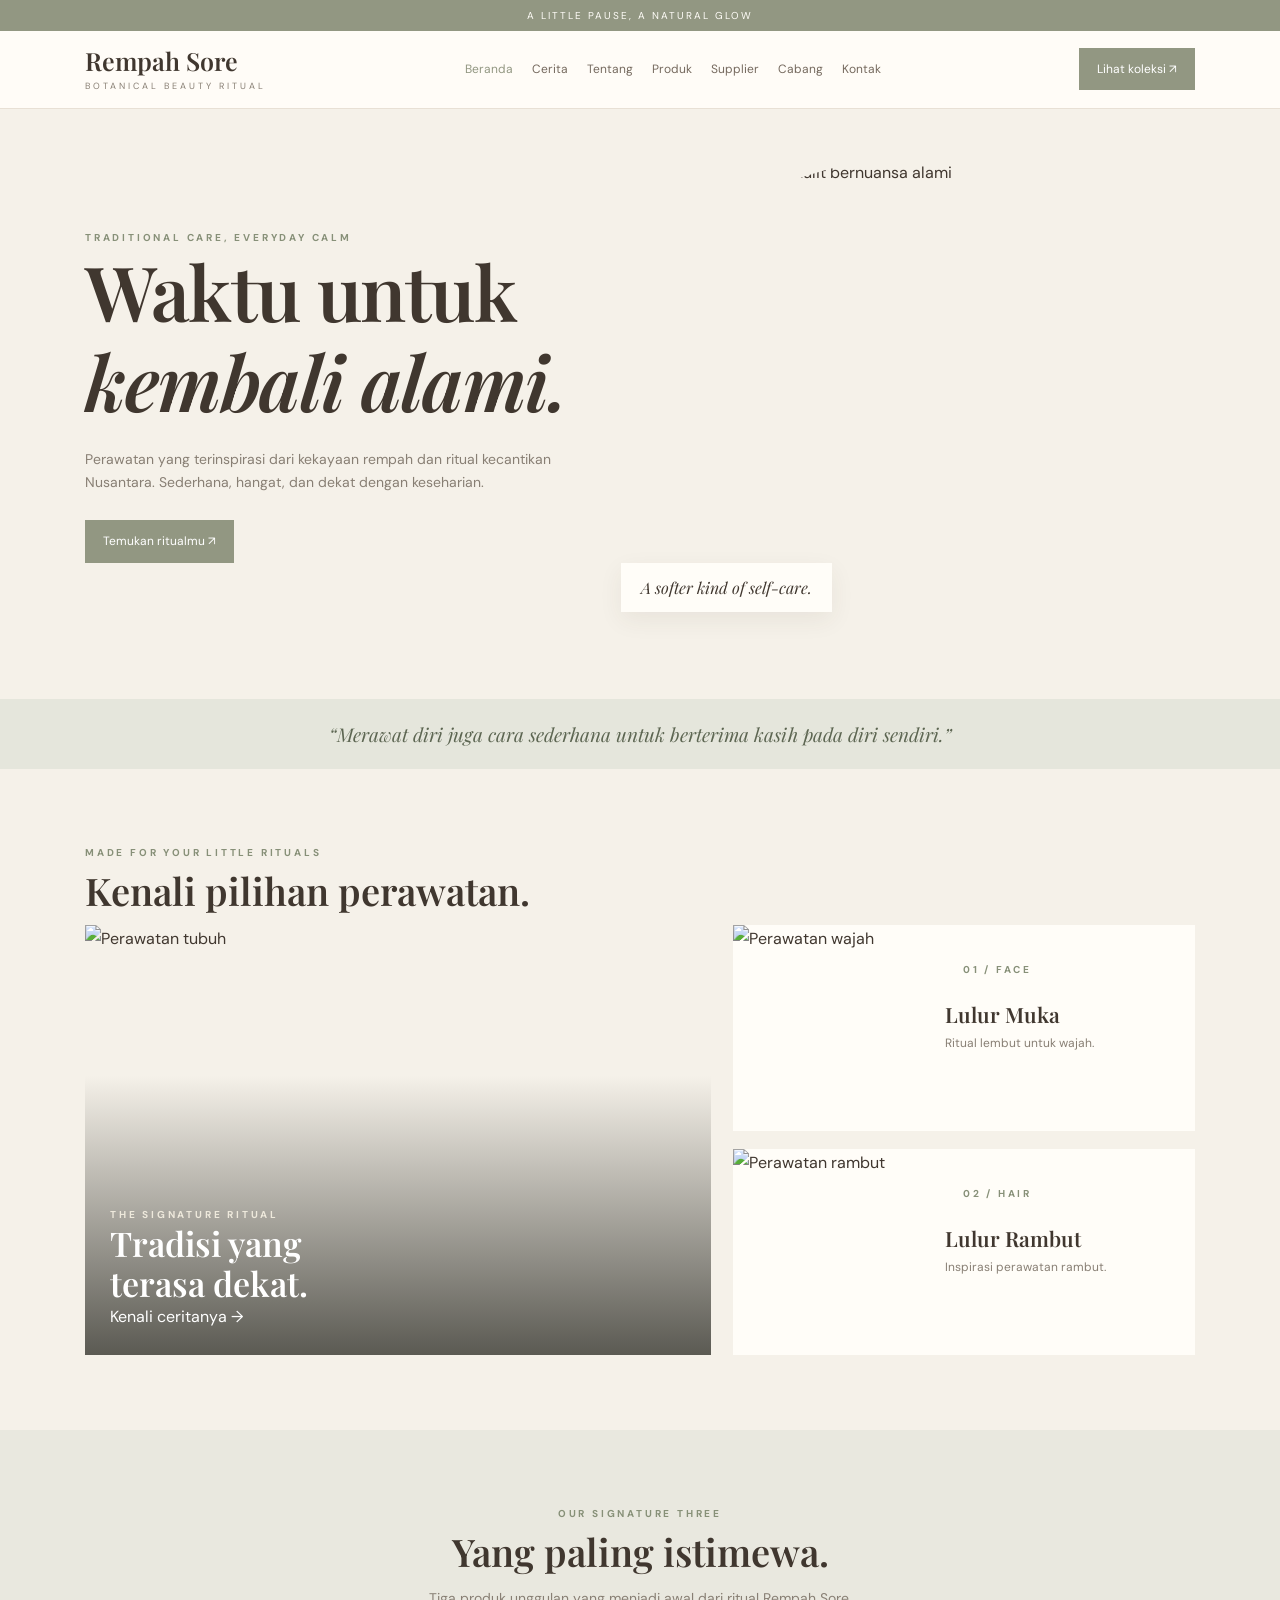
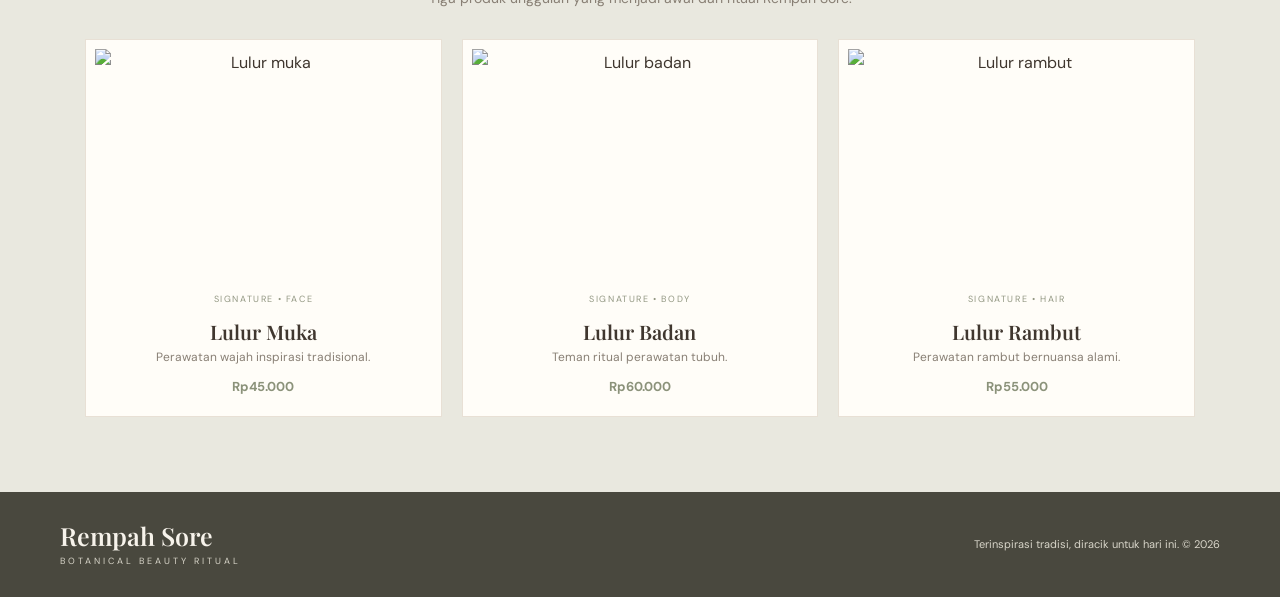
==== index.html @ 0acc0868 "Upload website pertama" ====
<!doctype html>
<html lang="id">
<head>
  <meta charset="utf-8">
  <meta name="viewport" content="width=device-width, initial-scale=1">
  <title>Rempah Sore | Beauty Ritual</title>
  <link rel="stylesheet" href="style.css">
</head>
<body>

<div class="topline">A LITTLE PAUSE, A NATURAL GLOW</div>

<header>
  <nav class="nav">
    <a class="logo" href="index.html">
      Rempah Sore
      <small>BOTANICAL BEAUTY RITUAL</small>
    </a>

    <div class="navlinks">
      <a class="active" href="index.html">Beranda</a>
      <a href="home.html">Cerita</a>
      <a href="profil.html">Tentang</a>
      <a href="produk.html">Produk</a>
      <a href="supplier.html">Supplier</a>
      <a href="toko-cabang.html">Cabang</a>
      <a href="kontak.html">Kontak</a>
    </div>

    <a class="nav-cta" href="produk.html">Lihat koleksi ↗️</a>
  </nav>
</header>

<main>
  <section class="wrap hero">
    <div class="hero-copy">
      <div class="eyebrow">Traditional care, everyday calm</div>
      <h1 class="big-title">Waktu untuk<br><i>kembali alami.</i></h1>
      <p class="lead">
        Perawatan yang terinspirasi dari kekayaan rempah dan ritual
        kecantikan Nusantara. Sederhana, hangat, dan dekat dengan keseharian.
      </p>
      <a class="button" href="produk.html">Temukan ritualmu ↗️</a>
    </div>

    <div class="hero-visual">
      <img
        src="https://images.unsplash.com/photo-1608248543803-ba4f8c70ae0b?auto=format&fit=crop&w=1100&q=85"
        alt="Produk perawatan kulit bernuansa alami">
      <div class="photo-note">A softer kind of self-care.</div>
    </div>
  </section>

  <div class="quote">
    “Merawat diri juga cara sederhana untuk berterima kasih pada diri sendiri.”
  </div>

  <section class="section">
    <div class="wrap">
      <div class="eyebrow">Made for your little rituals</div>
      <h2 class="section-title">Kenali pilihan perawatan.</h2>

      <div class="feature-row">
        <div class="feature-large">
          <img
            src="https://images.unsplash.com/photo-1608571423902-eed4a5ad8108?auto=format&fit=crop&w=1000&q=85"
            alt="Perawatan tubuh">
          <div class="caption">
            <div class="eyebrow" style="color:#eee9dc">The signature ritual</div>
            <h2>Tradisi yang<br>terasa dekat.</h2>
            <a href="home.html">Kenali ceritanya →</a>
          </div>
        </div>

        <div class="feature-small">
          <div class="small-item">
            <img
              src="https://images.unsplash.com/photo-1601049541289-9b1b7bbbfe19?auto=format&fit=crop&w=700&q=80"
              alt="Perawatan wajah">
            <div>
              <div class="eyebrow">01 / face</div>
              <h3>Lulur Muka</h3>
              <p>Ritual lembut untuk wajah.</p>
            </div>
          </div>

          <div class="small-item">
            <img
              src="https://images.unsplash.com/photo-1608248543803-ba4f8c70ae0b?auto=format&fit=crop&w=700&q=80"
              alt="Perawatan rambut">
            <div>
              <div class="eyebrow">02 / hair</div>
              <h3>Lulur Rambut</h3>
              <p>Inspirasi perawatan rambut.</p>
            </div>
          </div>
        </div>
      </div>
    </div>
  </section>

  <section class="section" style="background:#e9e8df">
    <div class="wrap center">
      <div class="eyebrow">Our signature three</div>
      <h2 class="section-title">Yang paling istimewa.</h2>
      <p class="lead" style="margin:0 auto 28px">
        Tiga produk unggulan yang menjadi awal dari ritual Rempah Sore.
      </p>

      <div class="cards">
        <article class="card">
          <img
            src="https://images.unsplash.com/photo-1601049541289-9b1b7bbbfe19?auto=format&fit=crop&w=700&q=80"
            alt="Lulur muka">
          <div class="card-label">Signature • Face</div>
          <h3>Lulur Muka</h3>
          <p>Perawatan wajah inspirasi tradisional.</p>
          <div class="price">Rp45.000</div>
        </article>

        <article class="card">
          <img
            src="https://images.unsplash.com/photo-1608571423902-eed4a5ad8108?auto=format&fit=crop&w=700&q=80"
            alt="Lulur badan">
          <div class="card-label">Signature • Body</div>
          <h3>Lulur Badan</h3>
          <p>Teman ritual perawatan tubuh.</p>
          <div class="price">Rp60.000</div>
        </article>

        <article class="card">
          <img
            src="https://images.unsplash.com/photo-1608248543803-ba4f8c70ae0b?auto=format&fit=crop&w=700&q=80"
            alt="Lulur rambut">
          <div class="card-label">Signature • Hair</div>
          <h3>Lulur Rambut</h3>
          <p>Perawatan rambut bernuansa alami.</p>
          <div class="price">Rp55.000</div>
        </article>
      </div>
    </div>
  </section>
</main>

<footer>
  <div class="footer-inner">
    <a class="logo" href="index.html">
      Rempah Sore
      <small>BOTANICAL BEAUTY RITUAL</small>
    </a>
    <p>Terinspirasi tradisi, diracik untuk hari ini. © 2026</p>
  </div>
</footer>

</body>
</html>
---- style.css ----
@import url('https://fonts.googleapis.com/css2?family=DM+Sans:wght@400;500;600;700&family=Playfair+Display:wght@500;600;700&display=swap');

:root {
  --bg: #f5f1e9;
  --white: #fffdf8;
  --ink: #40372f;
  --brown: #75604f;
  --sage: #929782;
  --sage-light: #e5e6dc;
  --rose: #c49b86;
  --line: #e8e0d5;
  --muted: #887f74;
}

* {
  box-sizing: border-box;
  margin: 0;
  padding: 0;
}

html {
  scroll-behavior: smooth;
}

body {
  font-family: 'DM Sans', sans-serif;
  background: var(--bg);
  color: var(--ink);
  line-height: 1.7;
}

a {
  color: inherit;
  text-decoration: none;
}

img {
  display: block;
  width: 100%;
  object-fit: cover;
}

.topline {
  background: var(--sage);
  color: var(--white);
  text-align: center;
  padding: 7px 12px;
  font-size: 10px;
  letter-spacing: 2px;
}

header {
  background: rgba(255, 253, 248, 0.96);
  border-bottom: 1px solid var(--line);
}

.nav {
  max-width: 1160px;
  margin: auto;
  padding: 16px 25px;
  display: flex;
  justify-content: space-between;
  align-items: center;
  gap: 20px;
}

.logo {
  font: 600 25px 'Playfair Display', serif;
  line-height: 1.1;
  white-space: nowrap;
}

.logo small {
  display: block;
  font: 9px 'DM Sans', sans-serif;
  letter-spacing: 3px;
  text-transform: uppercase;
  color: var(--muted);
  margin-top: 5px;
}

.navlinks {
  display: flex;
  align-items: center;
  gap: 19px;
  flex-wrap: wrap;
}

.navlinks a {
  font-size: 12px;
  color: #75695e;
}

.navlinks a:hover,
.navlinks a.active {
  color: var(--sage);
}

.nav-cta,
.button {
  display: inline-block;
  background: var(--sage);
  color: white;
  padding: 11px 18px;
  font-size: 12px;
  border: 0;
  cursor: pointer;
}

.wrap {
  max-width: 1160px;
  margin: auto;
  padding: 0 25px;
}

.eyebrow {
  font-size: 10px;
  letter-spacing: 2.8px;
  text-transform: uppercase;
  color: #879078;
  font-weight: 700;
}

h1, h2, h3 {
  font-family: 'Playfair Display', serif;
  font-weight: 600;
  line-height: 1.18;
}

.big-title {
  font-size: clamp(43px, 6vw, 76px);
  letter-spacing: -1.4px;
}

.section {
  padding: 75px 0;
}

.muted {
  color: var(--muted);
}

.center {
  text-align: center;
}

.section-title {
  font-size: 38px;
  margin: 8px 0 12px;
}

.lead {
  font-size: 14px;
  color: var(--muted);
  max-width: 480px;
}

.hero {
  display: grid;
  grid-template-columns: 0.95fr 1.05fr;
  gap: 55px;
  align-items: center;
  padding-top: 40px;
  padding-bottom: 55px;
  min-height: 590px;
}

.hero-copy p {
  margin: 22px 0 25px;
}

.hero-visual {
  height: 475px;
  position: relative;
}

.hero-visual img {
  height: 100%;
  border-radius: 48% 48% 3px 3px;
}

.photo-note {
  position: absolute;
  left: -20px;
  bottom: 22px;
  background: var(--white);
  padding: 14px 20px;
  font: italic 16px 'Playfair Display', serif;
  box-shadow: 0 8px 24px #40372f12;
}

.quote {
  background: var(--sage-light);
  text-align: center;
  padding: 22px;
  font: italic 19px 'Playfair Display', serif;
  color: #5d6652;
}

.split {
  display: grid;
  grid-template-columns: 1fr 1fr;
  gap: 42px;
  align-items: center;
}

.split img {
  height: 390px;
}

.split h2 {
  font-size: 39px;
  margin: 10px 0 16px;
}

.split p {
  font-size: 13px;
  color: var(--muted);
  margin-bottom: 14px;
}

.cards {
  display: grid;
  grid-template-columns: repeat(3, 1fr);
  gap: 20px;
}

.card {
  background: var(--white);
  padding: 9px;
  border: 1px solid var(--line);
}

.card img {
  height: 230px;
}

.card h3 {
  font-size: 20px;
  margin: 13px 9px 3px;
}

.card p {
  font-size: 12px;
  color: var(--muted);
  margin: 0 9px;
}

.price {
  font-size: 13px;
  color: #8b927a;
  font-weight: 700;
  margin: 9px;
}

.card-label {
  font-size: 9px;
  letter-spacing: 1.6px;
  text-transform: uppercase;
  color: #929782;
  margin: 13px 9px 0;
}

.page-banner {
  padding: 65px 20px;
  text-align: center;
  background: #e9e8df;
}

.page-banner h1 {
  font-size: 48px;
  margin: 8px 0;
}

.page-banner p {
  font-size: 13px;
  color: var(--muted);
}

.feature-row {
  display: grid;
  grid-template-columns: 1.15fr 0.85fr;
  gap: 22px;
}

.feature-large {
  height: 430px;
  position: relative;
}

.feature-large img {
  height: 100%;
}

.feature-large:after {
  content: "";
  position: absolute;
  inset: 0;
  background: linear-gradient(0deg, #25251ebd, transparent 65%);
}

.feature-large .caption {
  position: absolute;
  z-index: 1;
  bottom: 25px;
  left: 25px;
  color: white;
}

.caption h2 {
  font-size: 34px;
}

.feature-small {
  display: grid;
  grid-template-rows: 1fr 1fr;
  gap: 18px;
}

.small-item {
  display: grid;
  grid-template-columns: 42% 1fr;
  background: var(--white);
}

.small-item img {
  height: 206px;
}

.small-item div {
  padding: 18px;
}

.small-item h3 {
  font-size: 21px;
  margin: 6px 0;
}

.small-item p {
  font-size: 12px;
  color: var(--muted);
}

.values {
  display: grid;
  grid-template-columns: 1fr 1fr;
  gap: 18px;
  margin-top: 24px;
}

.value {
  padding: 14px 0;
  border-top: 1px solid var(--line);
}

.value b {
  font: 600 20px 'Playfair Display', serif;
  display: block;
}

.value span {
  font-size: 11px;
  color: var(--muted);
}

.filters {
  display: flex;
  gap: 8px;
  flex-wrap: wrap;
  margin: 20px 0 28px;
}

.filters span {
  border: 1px solid #dcd5c9;
  padding: 7px 13px;
  font-size: 11px;
  color: #746b60;
}

.filters span:first-child {
  background: var(--sage);
  color: white;
  border-color: var(--sage);
}

.catalog {
  display: grid;
  grid-template-columns: repeat(3, 1fr);
  gap: 22px;
}

.catalog .card img {
  height: 250px;
}

.contact-grid {
  display: grid;
  grid-template-columns: 0.85fr 1.15fr;
  gap: 24px;
}

.contact-info {
  background: #7e8672;
  color: white;
  padding: 34px;
  min-height: 390px;
}

.contact-info h2 {
  font-size: 34px;
  margin: 12px 0;
}

.contact-info p {
  font-size: 13px;
  color: #f0eee6;
  margin: 12px 0;
}

.form-box {
  background: var(--white);
  padding: 34px;
  border: 1px solid var(--line);
}

label {
  display: block;
  font-size: 11px;
  margin: 13px 0 5px;
}

input, textarea {
  width: 100%;
  padding: 12px;
  border: 1px solid var(--line);
  background: #fffefa;
  font: 13px 'DM Sans', sans-serif;
  color: var(--ink);
}

textarea {
  height: 115px;
  resize: vertical;
}

.supplier-head {
  display: grid;
  grid-template-columns: 1fr 1fr;
  gap: 35px;
  align-items: center;
  margin-bottom: 35px;
}

.supplier-head img {
  height: 260px;
}

.supplier-list {
  border-top: 1px solid var(--line);
}

.supplier-line {
  display: grid;
  grid-template-columns: 60px 1fr 1fr;
  gap: 18px;
  align-items: center;
  padding: 22px 5px;
  border-bottom: 1px solid var(--line);
}

.supplier-line em {
  font: italic 26px 'Playfair Display', serif;
  color: var(--rose);
}

.supplier-line h3 {
  font-size: 21px;
}

.supplier-line p {
  font-size: 12px;
  color: var(--muted);
}

.branch-grid {
  display: grid;
  grid-template-columns: 1.1fr 0.9fr;
  gap: 28px;
}

.branch-grid > img {
  height: 500px;
}

.branch {
  background: var(--white);
  padding: 20px;
  margin-bottom: 13px;
  border-left: 3px solid var(--sage);
}

.branch small {
  font-size: 9px;
  letter-spacing: 1.5px;
  color: #929782;
}

.branch h3 {
  font-size: 21px;
  margin: 5px 0;
}

.branch p {
  font-size: 12px;
  color: var(--muted);
}

footer {
  background: #49483e;
  color: #f7f3eb;
  padding: 30px 25px;
}

.footer-inner {
  max-width: 1160px;
  margin: auto;
  display: flex;
  justify-content: space-between;
  align-items: center;
  gap: 20px;
  flex-wrap: wrap;
}

footer p {
  font-size: 11px;
  color: #d8d5c9;
}

footer .logo small {
  color: #d8d5c9;
}

@media (max-width: 760px) {
  .nav {
    display: block;
    padding: 14px 17px;
  }

  .navlinks {
    display: flex;
    flex-wrap: nowrap;
    overflow-x: auto;
    gap: 17px;
    padding: 13px 0 3px;
    white-space: nowrap;
  }

  .navlinks a {
    font-size: 11px;
  }

  .nav-cta {
    display: none;
  }

  .wrap {
    padding: 0 17px;
  }

  .hero {
    grid-template-columns: 1fr;
    gap: 25px;
    padding-top: 28px;
    min-height: 0;
  }

  .hero-visual {
    height: 340px;
    margin-left: 12px;
  }

  .photo-note {
    left: -9px;
  }

  .section {
    padding: 52px 0;
  }

  .split,
  .feature-row,
  .supplier-head,
  .branch-grid,
  .contact-grid {
    grid-template-columns: 1fr;
  }

  .split img {
    height: 280px;
  }

  .page-banner {
    padding: 48px 17px;
  }

  .page-banner h1 {
    font-size: 38px;
  }

  .feature-large {
    height: 330px;
  }

  .small-item img {
    height: 170px;
  }

  .cards,
  .catalog {
    grid-template-columns: 1fr 1fr;
  }

  .card img,
  .catalog .card img {
    height: 185px;
  }

  .supplier-line {
    grid-template-columns: 35px 1fr;
  }

  .supplier-line p {
    grid-column: 2;
  }

  .branch-grid > img {
    height: 300px;
  }

  .contact-info,
  .form-box {
    padding: 25px;
  }
}

@media (max-width: 430px) {
  .cards,
  .catalog {
    grid-template-columns: 1fr;
  }

  .card img,
  .catalog .card img {
    height: 230px;
  }

  .small-item {
    grid-template-columns: 1fr;
  }

  .small-item img {
    height: 190px;
  }

  .big-title {
    font-size: 44px;
  }

  .values {
    gap: 10px;
  }
}

/* FILTER PRODUK */

.filters {
  display: flex;
  flex-wrap: wrap;
  gap: 9px;
  margin: 25px 0 30px;
}

.filter {
  border: 1px solid #dcd5c9;
  padding: 10px 17px;
  background: transparent;
  color: #746b60;
  font-family: inherit;
  font-size: 11px;
  cursor: pointer;
  transition: 0.3s;
}

.filter.active,
.filter:hover {
  background: var(--sage);
  color: white;
  border-color: var(--sage);
}

.catalog .card {
  transition: 0.3s ease;
}

.catalog .card img {
  width: 100%;
  aspect-ratio: 4 / 5;
  object-fit: cover;
}

@media (max-width: 430px) {
  .filters {
    gap: 7px;
  }

  .filter {
    padding: 9px 12px;
    font-size: 10px;
  }
}
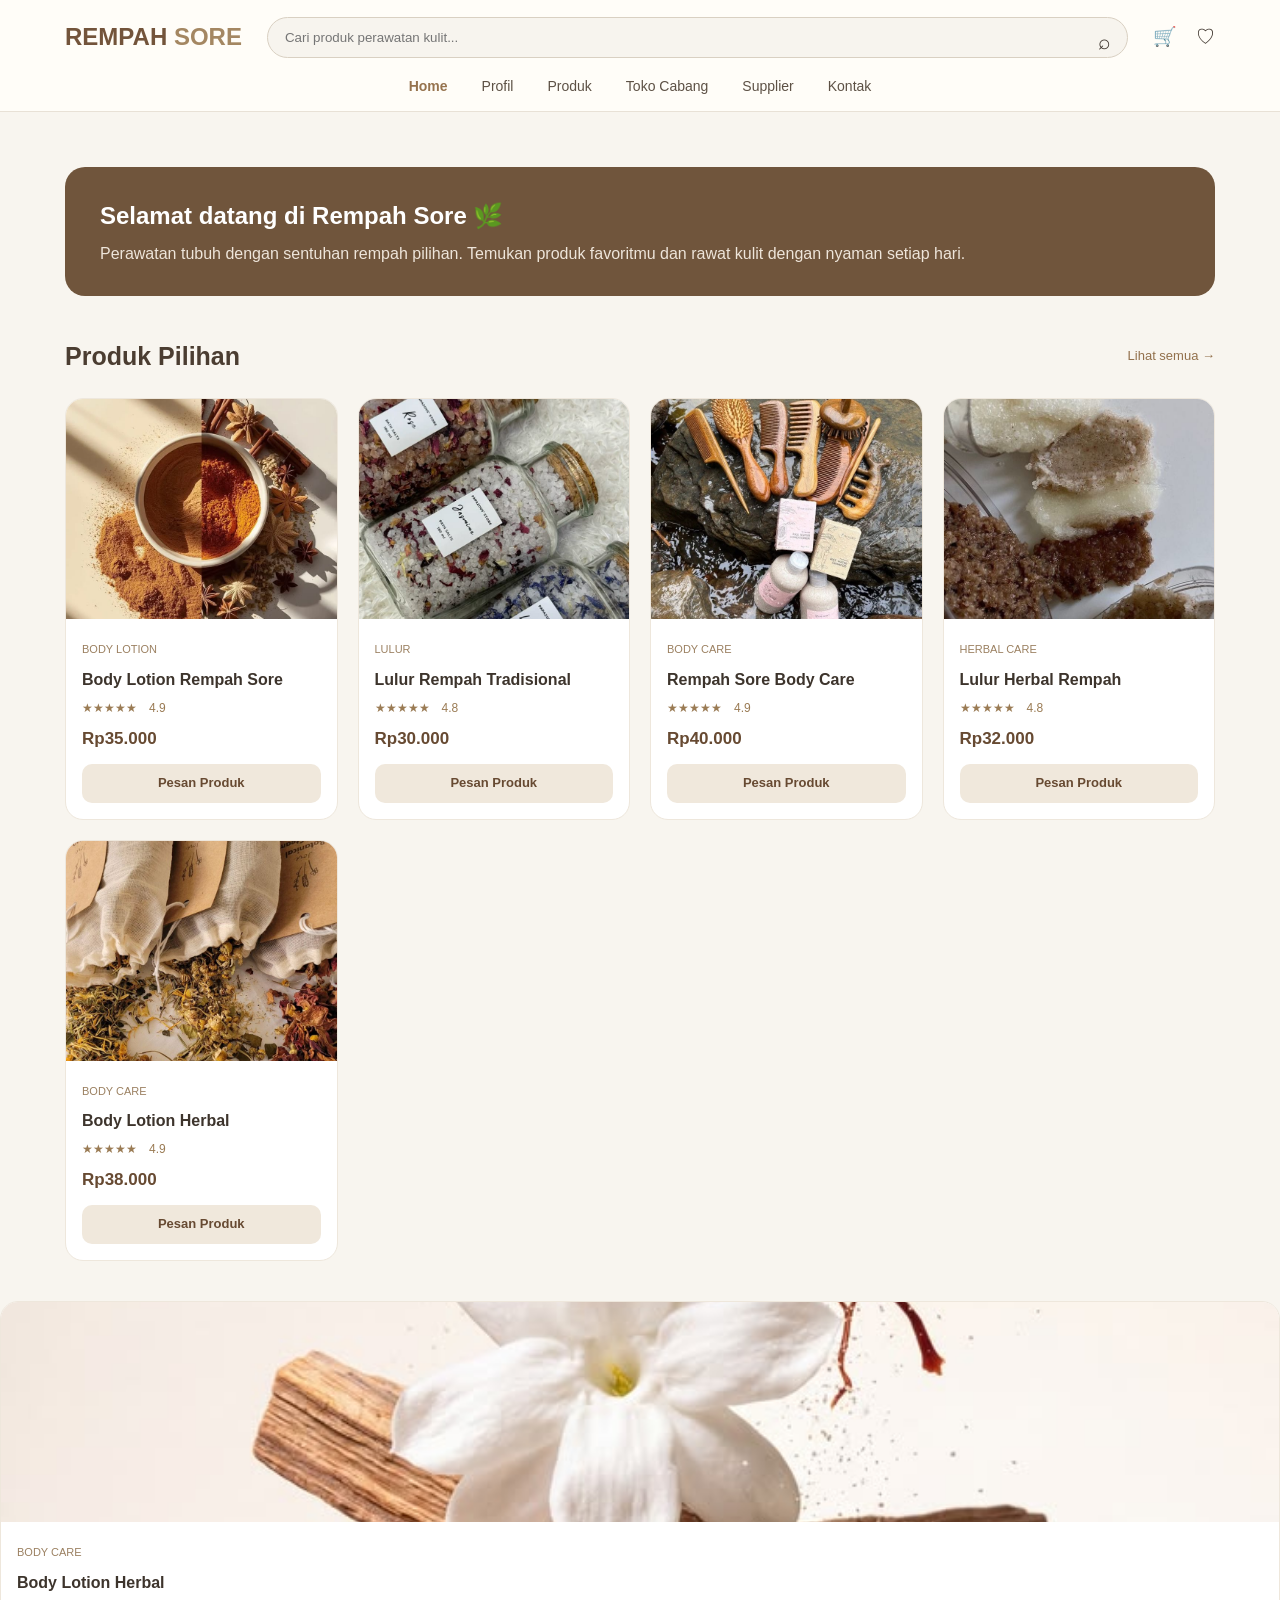
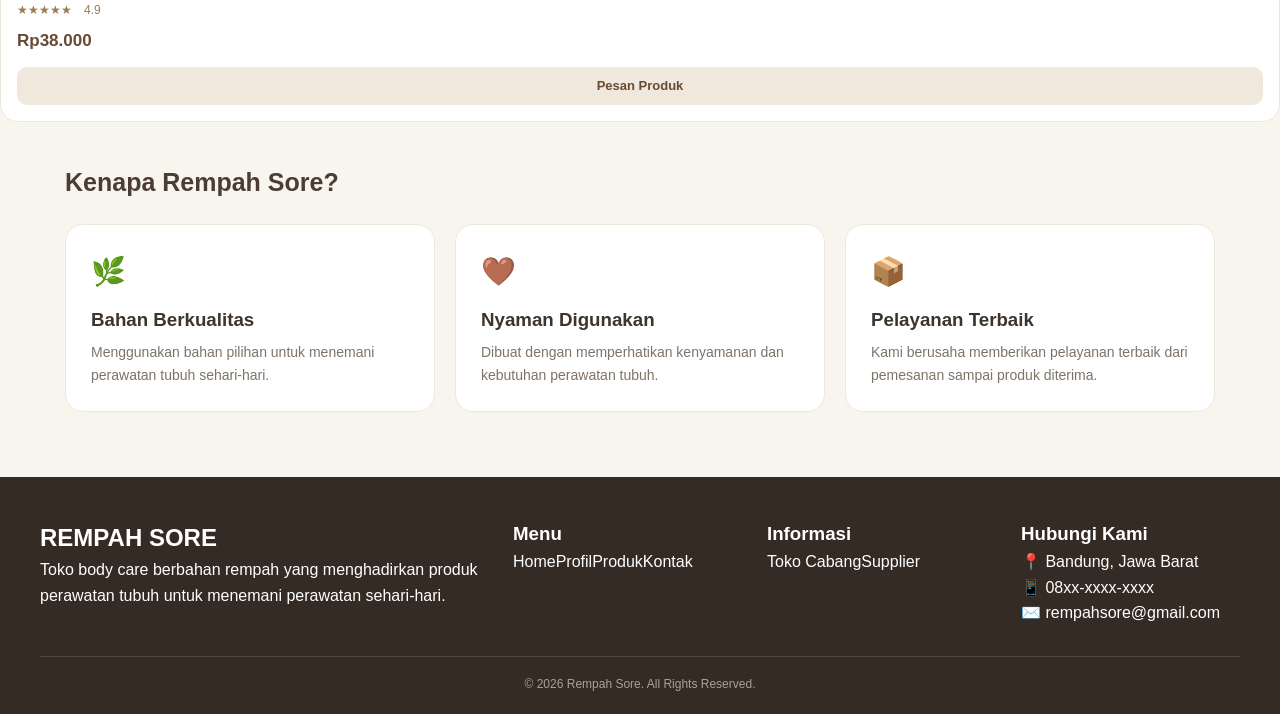
==== commit 3c619816: "Upload Website Pertama" ====
--- a/index.html
+++ b/index.html
@@ -1,156 +1,38 @@
-<!doctype html>
-<html lang="id">
-<head>
-  <meta charset="utf-8">
-  <meta name="viewport" content="width=device-width, initial-scale=1">
-  <title>Rempah Sore | Beauty Ritual</title>
-  <link rel="stylesheet" href="style.css">
-</head>
-<body>
-
-<div class="topline">A LITTLE PAUSE, A NATURAL GLOW</div>
-
-<header>
-  <nav class="nav">
-    <a class="logo" href="index.html">
-      Rempah Sore
-      <small>BOTANICAL BEAUTY RITUAL</small>
-    </a>
-
-    <div class="navlinks">
-      <a class="active" href="index.html">Beranda</a>
-      <a href="home.html">Cerita</a>
-      <a href="profil.html">Tentang</a>
-      <a href="produk.html">Produk</a>
-      <a href="supplier.html">Supplier</a>
-      <a href="toko-cabang.html">Cabang</a>
-      <a href="kontak.html">Kontak</a>
-    </div>
-
-    <a class="nav-cta" href="produk.html">Lihat koleksi ↗️</a>
-  </nav>
-</header>
-
-<main>
-  <section class="wrap hero">
-    <div class="hero-copy">
-      <div class="eyebrow">Traditional care, everyday calm</div>
-      <h1 class="big-title">Waktu untuk<br><i>kembali alami.</i></h1>
-      <p class="lead">
-        Perawatan yang terinspirasi dari kekayaan rempah dan ritual
-        kecantikan Nusantara. Sederhana, hangat, dan dekat dengan keseharian.
-      </p>
-      <a class="button" href="produk.html">Temukan ritualmu ↗️</a>
-    </div>
-
-    <div class="hero-visual">
-      <img
-        src="https://images.unsplash.com/photo-1608248543803-ba4f8c70ae0b?auto=format&fit=crop&w=1100&q=85"
-        alt="Produk perawatan kulit bernuansa alami">
-      <div class="photo-note">A softer kind of self-care.</div>
-    </div>
-  </section>
-
-  <div class="quote">
-    “Merawat diri juga cara sederhana untuk berterima kasih pada diri sendiri.”
-  </div>
-
-  <section class="section">
-    <div class="wrap">
-      <div class="eyebrow">Made for your little rituals</div>
-      <h2 class="section-title">Kenali pilihan perawatan.</h2>
-
-      <div class="feature-row">
-        <div class="feature-large">
-          <img
-            src="https://images.unsplash.com/photo-1608571423902-eed4a5ad8108?auto=format&fit=crop&w=1000&q=85"
-            alt="Perawatan tubuh">
-          <div class="caption">
-            <div class="eyebrow" style="color:#eee9dc">The signature ritual</div>
-            <h2>Tradisi yang<br>terasa dekat.</h2>
-            <a href="home.html">Kenali ceritanya →</a>
-          </div>
-        </div>
-
-        <div class="feature-small">
-          <div class="small-item">
-            <img
-              src="https://images.unsplash.com/photo-1601049541289-9b1b7bbbfe19?auto=format&fit=crop&w=700&q=80"
-              alt="Perawatan wajah">
-            <div>
-              <div class="eyebrow">01 / face</div>
-              <h3>Lulur Muka</h3>
-              <p>Ritual lembut untuk wajah.</p>
-            </div>
-          </div>
-
-          <div class="small-item">
-            <img
-              src="https://images.unsplash.com/photo-1608248543803-ba4f8c70ae0b?auto=format&fit=crop&w=700&q=80"
-              alt="Perawatan rambut">
-            <div>
-              <div class="eyebrow">02 / hair</div>
-              <h3>Lulur Rambut</h3>
-              <p>Inspirasi perawatan rambut.</p>
-            </div>
-          </div>
-        </div>
-      </div>
-    </div>
-  </section>
-
-  <section class="section" style="background:#e9e8df">
-    <div class="wrap center">
-      <div class="eyebrow">Our signature three</div>
-      <h2 class="section-title">Yang paling istimewa.</h2>
-      <p class="lead" style="margin:0 auto 28px">
-        Tiga produk unggulan yang menjadi awal dari ritual Rempah Sore.
-      </p>
-
-      <div class="cards">
-        <article class="card">
-          <img
-            src="https://images.unsplash.com/photo-1601049541289-9b1b7bbbfe19?auto=format&fit=crop&w=700&q=80"
-            alt="Lulur muka">
-          <div class="card-label">Signature • Face</div>
-          <h3>Lulur Muka</h3>
-          <p>Perawatan wajah inspirasi tradisional.</p>
-          <div class="price">Rp45.000</div>
-        </article>
-
-        <article class="card">
-          <img
-            src="https://images.unsplash.com/photo-1608571423902-eed4a5ad8108?auto=format&fit=crop&w=700&q=80"
-            alt="Lulur badan">
-          <div class="card-label">Signature • Body</div>
-          <h3>Lulur Badan</h3>
-          <p>Teman ritual perawatan tubuh.</p>
-          <div class="price">Rp60.000</div>
-        </article>
-
-        <article class="card">
-          <img
-            src="https://images.unsplash.com/photo-1608248543803-ba4f8c70ae0b?auto=format&fit=crop&w=700&q=80"
-            alt="Lulur rambut">
-          <div class="card-label">Signature • Hair</div>
-          <h3>Lulur Rambut</h3>
-          <p>Perawatan rambut bernuansa alami.</p>
-          <div class="price">Rp55.000</div>
-        </article>
-      </div>
-    </div>
-  </section>
-</main>
-
-<footer>
-  <div class="footer-inner">
-    <a class="logo" href="index.html">
-      Rempah Sore
-      <small>BOTANICAL BEAUTY RITUAL</small>
-    </a>
-    <p>Terinspirasi tradisi, diracik untuk hari ini. © 2026</p>
-  </div>
-</footer>
-
-</body>
-</html>+<!DOCTYPE html><html lang="id"><head><meta charset="UTF-8"><meta name="viewport" content="width=device-width,initial-scale=1.0"><title>Home | Rempah Sore</title><link rel="stylesheet" href="style.css"></head><body>
+<header>
+<div class="topbar">
+<a class="logo" href="index.html">REMPAH <span>SORE</span></a>
+<div class="search"><input type="text" placeholder="Cari produk perawatan kulit..."><span class="search-icon">⌕</span></div>
+<div class="icons">🛒　♡</div>
+</div>
+<nav>
+<a href="index.html" class="active">Home</a>
+<a href="Profil.html" class="">Profil</a>
+<a href="Produk.html" class="">Produk</a>
+<a href="Toko Cabang.html" class="">Toko Cabang</a>
+<a href="Supplier.html" class="">Supplier</a>
+<a href="Kontak.html" class="">Kontak</a>
+</nav>
+</header>
+
+<section class="container" style="padding-top:30px"><div class="notice"><h2>Selamat datang di Rempah Sore 🌿</h2><p>Perawatan tubuh dengan sentuhan rempah pilihan. Temukan produk favoritmu dan rawat kulit dengan nyaman setiap hari.</p></div></section>
+<section class="section container"><div class="section-title"><h2>Produk Pilihan</h2><a href="Produk.html">Lihat semua →</a></div><div class="grid products"><div class="card"><div class="product-img"><img src="Badan.jpeg" alt="Body Lotion Rempah Sore"></div><div class="product-info"><small>BODY LOTION</small><h3>Body Lotion Rempah Sore</h3><div class="rating">★★★★★　4.9</div><div class="price">Rp35.000</div><a class="buy" href="Kontak.html">Pesan Produk</a></div></div>
+<div class="card"><div class="product-img"><img src="Mandi.jpeg" alt="Lulur Rempah Tradisional"></div><div class="product-info"><small>LULUR</small><h3>Lulur Rempah Tradisional</h3><div class="rating">★★★★★　4.8</div><div class="price">Rp30.000</div><a class="buy" href="Kontak.html">Pesan Produk</a></div></div>
+<div class="card"><div class="product-img"><img src="Rambut.jpeg" alt="Rempah Sore Body Care"></div><div class="product-info"><small>BODY CARE</small><h3>Rempah Sore Body Care</h3><div class="rating">★★★★★　4.9</div><div class="price">Rp40.000</div><a class="buy" href="Kontak.html">Pesan Produk</a></div></div>
+<div class="card"><div class="product-img"><img src="Wajah.jpeg" alt="Lulur Herbal Rempah"></div><div class="product-info"><small>HERBAL CARE</small><h3>Lulur Herbal Rempah</h3><div class="rating">★★★★★　4.8</div><div class="price">Rp32.000</div><a class="buy" href="Kontak.html">Pesan Produk</a></div></div>
+<div class="card"><div class="product-img"><img src="Mandi2.jpeg" alt="Body Lotion Herbal"></div><div class="product-info"><small>BODY CARE</small><h3>Body Lotion Herbal</h3><div class="rating">★★★★★　4.9</div><div class="price">Rp38.000</div><a class="buy" href="Kontak.html">Pesan Produk</a></div></div></div></section>
+<div class="card"><div class="product-img"><img src="Wajah2.jpeg" alt="Body Lotion Herbal"></div><div class="product-info"><small>BODY CARE</small><h3>Body Lotion Herbal</h3><div class="rating">★★★★★　4.9</div><div class="price">Rp38.000</div><a class="buy" href="Kontak.html">Pesan Produk</a></div></div></div></section>
+
+<section class="section container"><div class="section-title"><h2>Kenapa Rempah Sore?</h2></div><div class="info-grid">
+<div class="info-card"><div class="icon">🌿</div><h3>Bahan Berkualitas</h3><p>Menggunakan bahan pilihan untuk menemani perawatan tubuh sehari-hari.</p></div>
+<div class="info-card"><div class="icon">🤎</div><h3>Nyaman Digunakan</h3><p>Dibuat dengan memperhatikan kenyamanan dan kebutuhan perawatan tubuh.</p></div>
+<div class="info-card"><div class="icon">📦</div><h3>Pelayanan Terbaik</h3><p>Kami berusaha memberikan pelayanan terbaik dari pemesanan sampai produk diterima.</p></div>
+</div></section>
+
+<footer><div class="footer-content">
+<div><h2>REMPAH SORE</h2><p>Toko body care berbahan rempah yang menghadirkan produk perawatan tubuh untuk menemani perawatan sehari-hari.</p></div>
+<div><h3>Menu</h3><a href="index.html">Home</a><a href="Profil.html">Profil</a><a href="Produk.html">Produk</a><a href="Kontak.html">Kontak</a></div>
+<div><h3>Informasi</h3><a href="Toko Cabang.html">Toko Cabang</a><a href="Supplier.html">Supplier</a></div>
+<div><h3>Hubungi Kami</h3><p>📍 Bandung, Jawa Barat</p><p>📱 08xx-xxxx-xxxx</p><p>✉️ rempahsore@gmail.com</p></div>
+</div><div class="copyright">© 2026 Rempah Sore. All Rights Reserved.</div></footer>
+</body></html>
--- a/style.css
+++ b/style.css
@@ -1,720 +1,24 @@
-@import url('https://fonts.googleapis.com/css2?family=DM+Sans:wght@400;500;600;700&family=Playfair+Display:wght@500;600;700&display=swap');
-
-:root {
-  --bg: #f5f1e9;
-  --white: #fffdf8;
-  --ink: #40372f;
-  --brown: #75604f;
-  --sage: #929782;
-  --sage-light: #e5e6dc;
-  --rose: #c49b86;
-  --line: #e8e0d5;
-  --muted: #887f74;
-}
-
-* {
-  box-sizing: border-box;
-  margin: 0;
-  padding: 0;
-}
-
-html {
-  scroll-behavior: smooth;
-}
-
-body {
-  font-family: 'DM Sans', sans-serif;
-  background: var(--bg);
-  color: var(--ink);
-  line-height: 1.7;
-}
-
-a {
-  color: inherit;
-  text-decoration: none;
-}
-
-img {
-  display: block;
-  width: 100%;
-  object-fit: cover;
-}
-
-.topline {
-  background: var(--sage);
-  color: var(--white);
-  text-align: center;
-  padding: 7px 12px;
-  font-size: 10px;
-  letter-spacing: 2px;
-}
-
-header {
-  background: rgba(255, 253, 248, 0.96);
-  border-bottom: 1px solid var(--line);
-}
-
-.nav {
-  max-width: 1160px;
-  margin: auto;
-  padding: 16px 25px;
-  display: flex;
-  justify-content: space-between;
-  align-items: center;
-  gap: 20px;
-}
-
-.logo {
-  font: 600 25px 'Playfair Display', serif;
-  line-height: 1.1;
-  white-space: nowrap;
-}
-
-.logo small {
-  display: block;
-  font: 9px 'DM Sans', sans-serif;
-  letter-spacing: 3px;
-  text-transform: uppercase;
-  color: var(--muted);
-  margin-top: 5px;
-}
-
-.navlinks {
-  display: flex;
-  align-items: center;
-  gap: 19px;
-  flex-wrap: wrap;
-}
-
-.navlinks a {
-  font-size: 12px;
-  color: #75695e;
-}
-
-.navlinks a:hover,
-.navlinks a.active {
-  color: var(--sage);
-}
-
-.nav-cta,
-.button {
-  display: inline-block;
-  background: var(--sage);
-  color: white;
-  padding: 11px 18px;
-  font-size: 12px;
-  border: 0;
-  cursor: pointer;
-}
-
-.wrap {
-  max-width: 1160px;
-  margin: auto;
-  padding: 0 25px;
-}
-
-.eyebrow {
-  font-size: 10px;
-  letter-spacing: 2.8px;
-  text-transform: uppercase;
-  color: #879078;
-  font-weight: 700;
-}
-
-h1, h2, h3 {
-  font-family: 'Playfair Display', serif;
-  font-weight: 600;
-  line-height: 1.18;
-}
-
-.big-title {
-  font-size: clamp(43px, 6vw, 76px);
-  letter-spacing: -1.4px;
-}
-
-.section {
-  padding: 75px 0;
-}
-
-.muted {
-  color: var(--muted);
-}
-
-.center {
-  text-align: center;
-}
-
-.section-title {
-  font-size: 38px;
-  margin: 8px 0 12px;
-}
-
-.lead {
-  font-size: 14px;
-  color: var(--muted);
-  max-width: 480px;
-}
-
-.hero {
-  display: grid;
-  grid-template-columns: 0.95fr 1.05fr;
-  gap: 55px;
-  align-items: center;
-  padding-top: 40px;
-  padding-bottom: 55px;
-  min-height: 590px;
-}
-
-.hero-copy p {
-  margin: 22px 0 25px;
-}
-
-.hero-visual {
-  height: 475px;
-  position: relative;
-}
-
-.hero-visual img {
-  height: 100%;
-  border-radius: 48% 48% 3px 3px;
-}
-
-.photo-note {
-  position: absolute;
-  left: -20px;
-  bottom: 22px;
-  background: var(--white);
-  padding: 14px 20px;
-  font: italic 16px 'Playfair Display', serif;
-  box-shadow: 0 8px 24px #40372f12;
-}
-
-.quote {
-  background: var(--sage-light);
-  text-align: center;
-  padding: 22px;
-  font: italic 19px 'Playfair Display', serif;
-  color: #5d6652;
-}
-
-.split {
-  display: grid;
-  grid-template-columns: 1fr 1fr;
-  gap: 42px;
-  align-items: center;
-}
-
-.split img {
-  height: 390px;
-}
-
-.split h2 {
-  font-size: 39px;
-  margin: 10px 0 16px;
-}
-
-.split p {
-  font-size: 13px;
-  color: var(--muted);
-  margin-bottom: 14px;
-}
-
-.cards {
-  display: grid;
-  grid-template-columns: repeat(3, 1fr);
-  gap: 20px;
-}
-
-.card {
-  background: var(--white);
-  padding: 9px;
-  border: 1px solid var(--line);
-}
-
-.card img {
-  height: 230px;
-}
-
-.card h3 {
-  font-size: 20px;
-  margin: 13px 9px 3px;
-}
-
-.card p {
-  font-size: 12px;
-  color: var(--muted);
-  margin: 0 9px;
-}
-
-.price {
-  font-size: 13px;
-  color: #8b927a;
-  font-weight: 700;
-  margin: 9px;
-}
-
-.card-label {
-  font-size: 9px;
-  letter-spacing: 1.6px;
-  text-transform: uppercase;
-  color: #929782;
-  margin: 13px 9px 0;
-}
-
-.page-banner {
-  padding: 65px 20px;
-  text-align: center;
-  background: #e9e8df;
-}
-
-.page-banner h1 {
-  font-size: 48px;
-  margin: 8px 0;
-}
-
-.page-banner p {
-  font-size: 13px;
-  color: var(--muted);
-}
-
-.feature-row {
-  display: grid;
-  grid-template-columns: 1.15fr 0.85fr;
-  gap: 22px;
-}
-
-.feature-large {
-  height: 430px;
-  position: relative;
-}
-
-.feature-large img {
-  height: 100%;
-}
-
-.feature-large:after {
-  content: "";
-  position: absolute;
-  inset: 0;
-  background: linear-gradient(0deg, #25251ebd, transparent 65%);
-}
-
-.feature-large .caption {
-  position: absolute;
-  z-index: 1;
-  bottom: 25px;
-  left: 25px;
-  color: white;
-}
-
-.caption h2 {
-  font-size: 34px;
-}
-
-.feature-small {
-  display: grid;
-  grid-template-rows: 1fr 1fr;
-  gap: 18px;
-}
-
-.small-item {
-  display: grid;
-  grid-template-columns: 42% 1fr;
-  background: var(--white);
-}
-
-.small-item img {
-  height: 206px;
-}
-
-.small-item div {
-  padding: 18px;
-}
-
-.small-item h3 {
-  font-size: 21px;
-  margin: 6px 0;
-}
-
-.small-item p {
-  font-size: 12px;
-  color: var(--muted);
-}
-
-.values {
-  display: grid;
-  grid-template-columns: 1fr 1fr;
-  gap: 18px;
-  margin-top: 24px;
-}
-
-.value {
-  padding: 14px 0;
-  border-top: 1px solid var(--line);
-}
-
-.value b {
-  font: 600 20px 'Playfair Display', serif;
-  display: block;
-}
-
-.value span {
-  font-size: 11px;
-  color: var(--muted);
-}
-
-.filters {
-  display: flex;
-  gap: 8px;
-  flex-wrap: wrap;
-  margin: 20px 0 28px;
-}
-
-.filters span {
-  border: 1px solid #dcd5c9;
-  padding: 7px 13px;
-  font-size: 11px;
-  color: #746b60;
-}
-
-.filters span:first-child {
-  background: var(--sage);
-  color: white;
-  border-color: var(--sage);
-}
-
-.catalog {
-  display: grid;
-  grid-template-columns: repeat(3, 1fr);
-  gap: 22px;
-}
-
-.catalog .card img {
-  height: 250px;
-}
-
-.contact-grid {
-  display: grid;
-  grid-template-columns: 0.85fr 1.15fr;
-  gap: 24px;
-}
-
-.contact-info {
-  background: #7e8672;
-  color: white;
-  padding: 34px;
-  min-height: 390px;
-}
-
-.contact-info h2 {
-  font-size: 34px;
-  margin: 12px 0;
-}
-
-.contact-info p {
-  font-size: 13px;
-  color: #f0eee6;
-  margin: 12px 0;
-}
-
-.form-box {
-  background: var(--white);
-  padding: 34px;
-  border: 1px solid var(--line);
-}
-
-label {
-  display: block;
-  font-size: 11px;
-  margin: 13px 0 5px;
-}
-
-input, textarea {
-  width: 100%;
-  padding: 12px;
-  border: 1px solid var(--line);
-  background: #fffefa;
-  font: 13px 'DM Sans', sans-serif;
-  color: var(--ink);
-}
-
-textarea {
-  height: 115px;
-  resize: vertical;
-}
-
-.supplier-head {
-  display: grid;
-  grid-template-columns: 1fr 1fr;
-  gap: 35px;
-  align-items: center;
-  margin-bottom: 35px;
-}
-
-.supplier-head img {
-  height: 260px;
-}
-
-.supplier-list {
-  border-top: 1px solid var(--line);
-}
-
-.supplier-line {
-  display: grid;
-  grid-template-columns: 60px 1fr 1fr;
-  gap: 18px;
-  align-items: center;
-  padding: 22px 5px;
-  border-bottom: 1px solid var(--line);
-}
-
-.supplier-line em {
-  font: italic 26px 'Playfair Display', serif;
-  color: var(--rose);
-}
-
-.supplier-line h3 {
-  font-size: 21px;
-}
-
-.supplier-line p {
-  font-size: 12px;
-  color: var(--muted);
-}
-
-.branch-grid {
-  display: grid;
-  grid-template-columns: 1.1fr 0.9fr;
-  gap: 28px;
-}
-
-.branch-grid > img {
-  height: 500px;
-}
-
-.branch {
-  background: var(--white);
-  padding: 20px;
-  margin-bottom: 13px;
-  border-left: 3px solid var(--sage);
-}
-
-.branch small {
-  font-size: 9px;
-  letter-spacing: 1.5px;
-  color: #929782;
-}
-
-.branch h3 {
-  font-size: 21px;
-  margin: 5px 0;
-}
-
-.branch p {
-  font-size: 12px;
-  color: var(--muted);
-}
-
-footer {
-  background: #49483e;
-  color: #f7f3eb;
-  padding: 30px 25px;
-}
-
-.footer-inner {
-  max-width: 1160px;
-  margin: auto;
-  display: flex;
-  justify-content: space-between;
-  align-items: center;
-  gap: 20px;
-  flex-wrap: wrap;
-}
-
-footer p {
-  font-size: 11px;
-  color: #d8d5c9;
-}
-
-footer .logo small {
-  color: #d8d5c9;
-}
-
-@media (max-width: 760px) {
-  .nav {
-    display: block;
-    padding: 14px 17px;
-  }
-
-  .navlinks {
-    display: flex;
-    flex-wrap: nowrap;
-    overflow-x: auto;
-    gap: 17px;
-    padding: 13px 0 3px;
-    white-space: nowrap;
-  }
-
-  .navlinks a {
-    font-size: 11px;
-  }
-
-  .nav-cta {
-    display: none;
-  }
-
-  .wrap {
-    padding: 0 17px;
-  }
-
-  .hero {
-    grid-template-columns: 1fr;
-    gap: 25px;
-    padding-top: 28px;
-    min-height: 0;
-  }
-
-  .hero-visual {
-    height: 340px;
-    margin-left: 12px;
-  }
-
-  .photo-note {
-    left: -9px;
-  }
-
-  .section {
-    padding: 52px 0;
-  }
-
-  .split,
-  .feature-row,
-  .supplier-head,
-  .branch-grid,
-  .contact-grid {
-    grid-template-columns: 1fr;
-  }
-
-  .split img {
-    height: 280px;
-  }
-
-  .page-banner {
-    padding: 48px 17px;
-  }
-
-  .page-banner h1 {
-    font-size: 38px;
-  }
-
-  .feature-large {
-    height: 330px;
-  }
-
-  .small-item img {
-    height: 170px;
-  }
-
-  .cards,
-  .catalog {
-    grid-template-columns: 1fr 1fr;
-  }
-
-  .card img,
-  .catalog .card img {
-    height: 185px;
-  }
-
-  .supplier-line {
-    grid-template-columns: 35px 1fr;
-  }
-
-  .supplier-line p {
-    grid-column: 2;
-  }
-
-  .branch-grid > img {
-    height: 300px;
-  }
-
-  .contact-info,
-  .form-box {
-    padding: 25px;
-  }
-}
-
-@media (max-width: 430px) {
-  .cards,
-  .catalog {
-    grid-template-columns: 1fr;
-  }
-
-  .card img,
-  .catalog .card img {
-    height: 230px;
-  }
-
-  .small-item {
-    grid-template-columns: 1fr;
-  }
-
-  .small-item img {
-    height: 190px;
-  }
-
-  .big-title {
-    font-size: 44px;
-  }
-
-  .values {
-    gap: 10px;
-  }
-}
-
-/* FILTER PRODUK */
-
-.filters {
-  display: flex;
-  flex-wrap: wrap;
-  gap: 9px;
-  margin: 25px 0 30px;
-}
-
-.filter {
-  border: 1px solid #dcd5c9;
-  padding: 10px 17px;
-  background: transparent;
-  color: #746b60;
-  font-family: inherit;
-  font-size: 11px;
-  cursor: pointer;
-  transition: 0.3s;
-}
-
-.filter.active,
-.filter:hover {
-  background: var(--sage);
-  color: white;
-  border-color: var(--sage);
-}
-
-.catalog .card {
-  transition: 0.3s ease;
-}
-
-.catalog .card img {
-  width: 100%;
-  aspect-ratio: 4 / 5;
-  object-fit: cover;
-}
-
-@media (max-width: 430px) {
-  .filters {
-    gap: 7px;
-  }
-
-  .filter {
-    padding: 9px 12px;
-    font-size: 10px;
-  }
-}+
+*{box-sizing:border-box;margin:0;padding:0}
+body{font-family:Arial,Helvetica,sans-serif;background:#f8f5ef;color:#3d342c;line-height:1.6}
+a{text-decoration:none;color:inherit}
+header{background:#fffdf8;border-bottom:1px solid #e8e1d6;position:sticky;top:0;z-index:50}
+.topbar{max-width:1200px;margin:auto;padding:17px 25px;display:flex;align-items:center;gap:25px}
+.logo{font-size:24px;font-weight:800;color:#73543b;white-space:nowrap}.logo span{color:#a48762}
+.search{flex:1;position:relative}.search input{width:100%;padding:12px 42px 12px 17px;border:1px solid #d9d0c2;border-radius:30px;background:#f7f4ee;outline:0}.search-icon{position:absolute;right:17px;top:8px;font-size:21px}.icons{font-size:19px;white-space:nowrap}
+nav{max-width:1200px;margin:auto;padding:0 25px 14px;display:flex;justify-content:center;gap:34px;overflow:auto}nav a{font-size:14px;color:#5d5145;white-space:nowrap}nav a:hover,nav a.active{color:#96734e;font-weight:700}
+.container{max-width:1200px;margin:auto;padding:0 25px}
+.page-head{padding:55px 0 35px;text-align:center}.page-head small{letter-spacing:2px;color:#a0805b}.page-head h1{font-size:38px;color:#4b3d31;margin:8px 0}.page-head p{max-width:650px;margin:auto;color:#7d7369}
+.section{margin:40px auto}.section-title{display:flex;justify-content:space-between;align-items:center;margin-bottom:22px}.section-title h2{font-size:25px;color:#4b3d31}.section-title a{font-size:13px;color:#92704c}
+.btn{display:inline-block;background:#73543b;color:white;padding:11px 21px;border-radius:24px;font-weight:700;border:0;cursor:pointer}.btn:hover{background:#5e432f}
+.card{background:#fff;border:1px solid #eee7dc;border-radius:18px;overflow:hidden}.grid{display:grid;gap:20px}.products{grid-template-columns:repeat(4,1fr)}
+.product-img{height:220px;background:#eee8de;overflow:hidden}.product-img img{width:100%;height:100%;object-fit:cover}.product-info{padding:16px}.product-info small{color:#9b8061;font-size:11px}.product-info h3{font-size:16px;margin:6px 0}.rating{font-size:12px;color:#9a7b54}.price{font-weight:800;color:#674a32;font-size:17px;margin-top:7px}.buy{display:block;text-align:center;margin-top:12px;padding:9px;background:#f0e8dc;border-radius:10px;color:#674a32;font-size:13px;font-weight:700}
+.info-grid{display:grid;grid-template-columns:repeat(3,1fr);gap:20px}.info-card{background:#fff;border:1px solid #eee7dc;border-radius:18px;padding:25px}.info-card .icon{font-size:28px;margin-bottom:10px}.info-card h3{margin-bottom:6px}.info-card p{font-size:14px;color:#7d7369}
+.about{display:grid;grid-template-columns:1fr 1fr;gap:30px;align-items:center}.about-img{height:350px;border-radius:22px;overflow:hidden;background:#e9e1d6}.about-img img{width:100%;height:100%;object-fit:cover}.about-text{background:#fff;border-radius:22px;padding:35px;border:1px solid #eee7dc}.about-text h2{font-size:28px;margin-bottom:14px;color:#4b3d31}.about-text p{color:#766c62;margin-bottom:13px}
+.contact{display:grid;grid-template-columns:1fr 1fr;gap:25px}.contact-box,.form-box{background:#fff;border:1px solid #eee7dc;border-radius:20px;padding:28px}.contact-item{padding:15px 0;border-bottom:1px solid #eee7dc}.contact-item:last-child{border:0}.contact-item strong{display:block;color:#4b3d31}.contact-item span{color:#7d7369;font-size:14px}label{font-size:13px;font-weight:700;display:block;margin:13px 0 6px}input,textarea,select{width:100%;padding:12px;border:1px solid #ddd3c5;border-radius:10px;background:#faf8f4;outline:0}textarea{min-height:120px;resize:vertical}
+.branch{display:grid;grid-template-columns:repeat(3,1fr);gap:20px}.branch-card{background:#fff;border:1px solid #eee7dc;border-radius:18px;padding:24px}.branch-card h3{margin-bottom:8px}.branch-card p{font-size:13px;color:#776d63;margin:5px 0}
+.supplier{display:grid;grid-template-columns:repeat(3,1fr);gap:20px}.supplier-card{background:#fff;border:1px solid #eee7dc;border-radius:18px;padding:25px}.supplier-card h3{color:#4b3d31}.tag{display:inline-block;background:#eee5d7;color:#705437;padding:4px 10px;border-radius:15px;font-size:11px;margin:9px 0}
+footer{background:#342b24;color:#fff;margin-top:65px;padding:42px 25px 20px}.footer-content{max-width:1200px;margin:auto;display:grid;grid-template-columns:2fr 1fr 1fr 1fr;gap:35px}.footer h2{margin-bottom:10px}.footer h3{font-size:15px;margin-bottom:12px}.footer p,.footer a{color:#cfc6bc;font-size:13px;line-height:1.8;display:block;margin-bottom:5px}.copyright{max-width:1200px;margin:30px auto 0;padding-top:18px;border-top:1px solid #51463c;text-align:center;color:#aaa096;font-size:12px}
+.notice{background:#70553c;color:#fff;border-radius:20px;padding:30px 35px;margin-top:25px}.notice h2{margin-bottom:5px}.notice p{color:#eee5da}
+@media(max-width:850px){.topbar{flex-wrap:wrap}.search{order:3;flex-basis:100%}nav{justify-content:flex-start}.products{grid-template-columns:repeat(2,1fr)}.info-grid,.branch,.supplier{grid-template-columns:1fr 1fr}.about,.contact{grid-template-columns:1fr}.footer-content{grid-template-columns:1fr 1fr}}
+@media(max-width:520px){.products,.info-grid,.branch,.supplier{grid-template-columns:1fr}.page-head h1{font-size:30px}.footer-content{grid-template-columns:1fr}}
